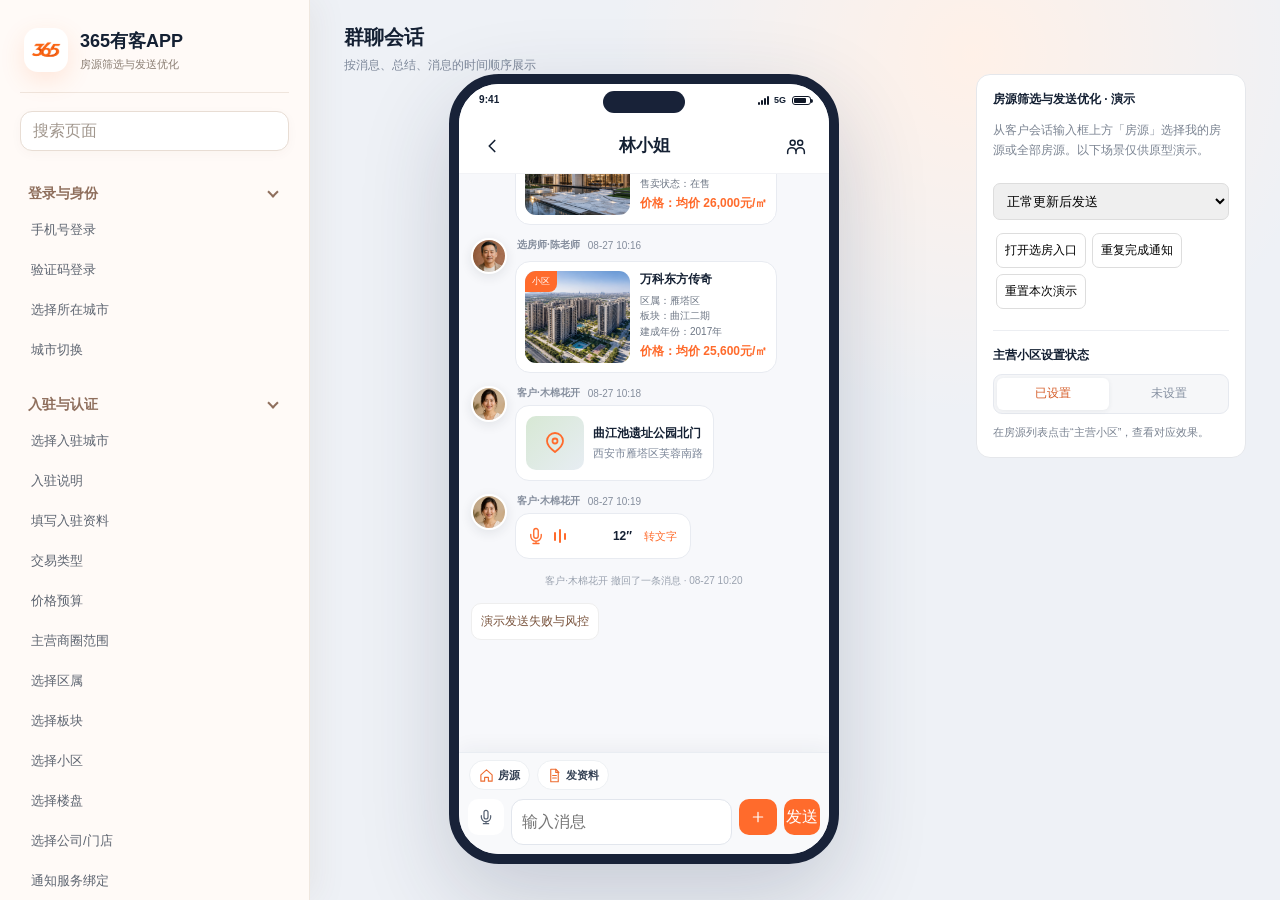
==== index.html @ 331d9986 "初始化房源筛选与发送优化有客App原型" ====
<!doctype html>
<html lang="zh-CN"><head><meta charset="UTF-8"><meta name="viewport" content="width=device-width, initial-scale=1"><title>房源筛选与发送优化｜有客App原型</title><script>location.replace(new URL('有客App/index.html'+location.search+location.hash,location.href).href)</script></head><body><a href="有客App/index.html">打开有客App原型</a></body></html>
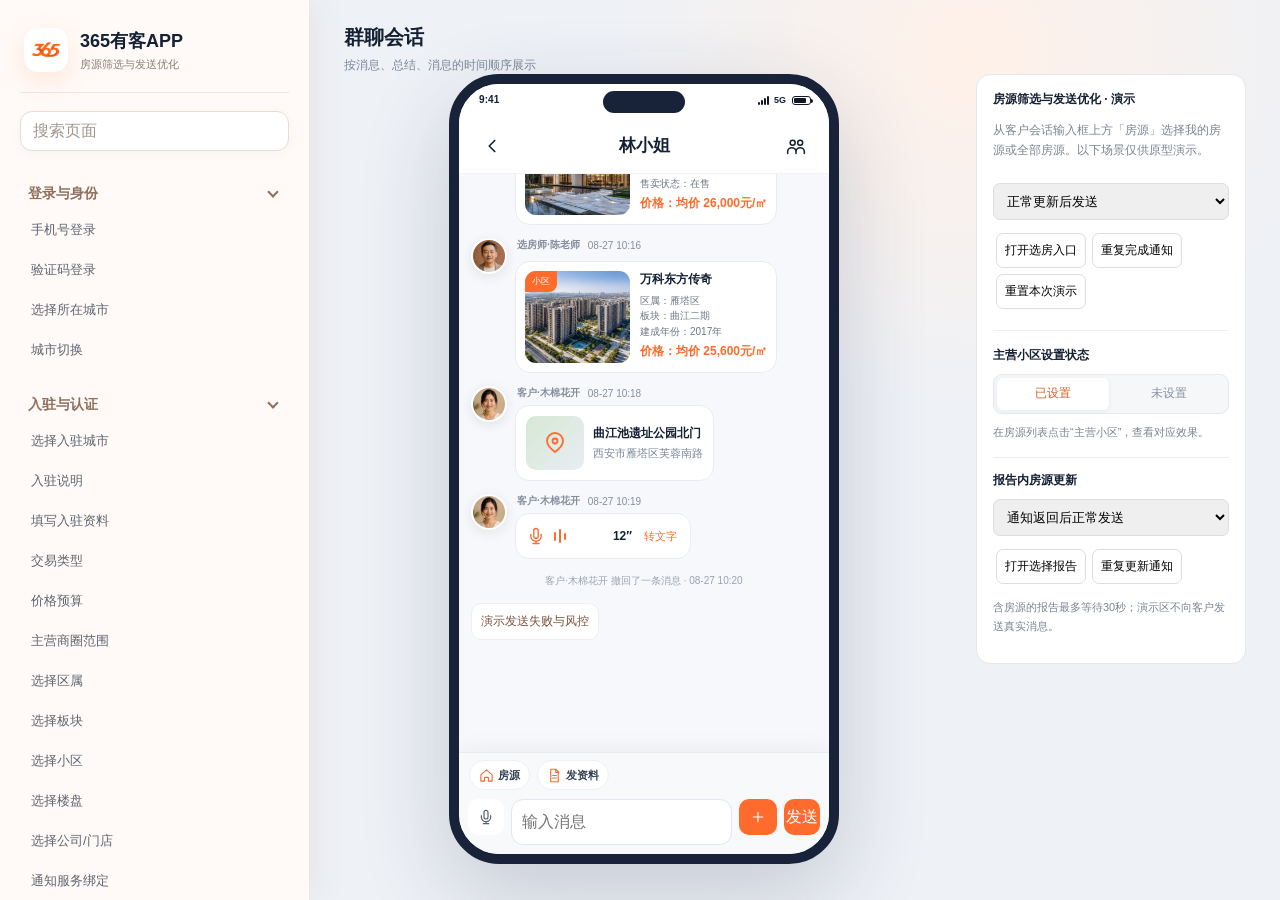
==== commit 66f75a67: "在线原型使用英文路径 app/prototype.html，并兼容旧分享链接" ====
--- a/index.html
+++ b/index.html
@@ -1,2 +1,2 @@
 <!doctype html>
-<html lang="zh-CN"><head><meta charset="UTF-8"><meta name="viewport" content="width=device-width, initial-scale=1"><title>房源筛选与发送优化｜有客App原型</title><script>location.replace(new URL('有客App/index.html'+location.search+location.hash,location.href).href)</script></head><body><a href="有客App/index.html">打开有客App原型</a></body></html>
+<html lang="zh-CN"><head><meta charset="UTF-8"><meta name="viewport" content="width=device-width, initial-scale=1"><title>房源筛选与发送优化｜有客App原型</title><script>location.replace(new URL('app/index.html'+location.search+location.hash,location.href).href)</script></head><body><a href="app/index.html">打开有客App原型</a></body></html>
